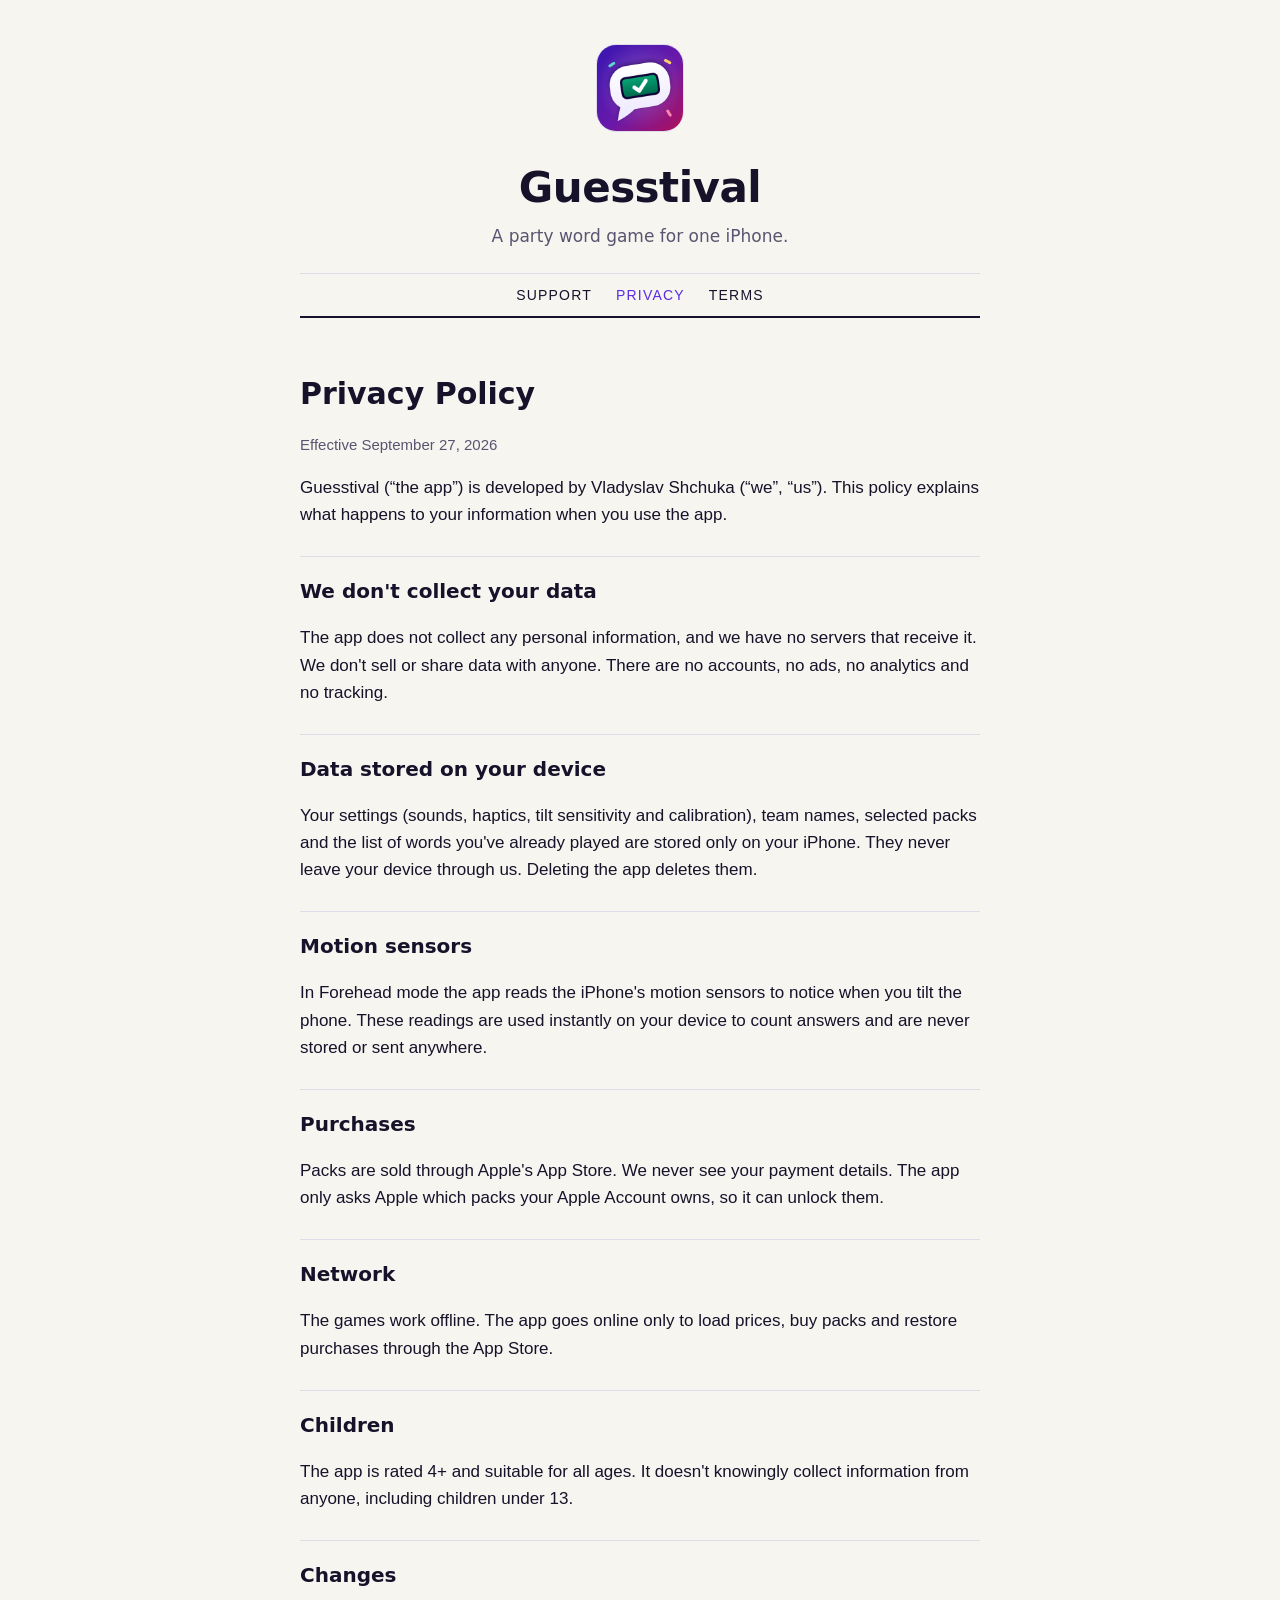
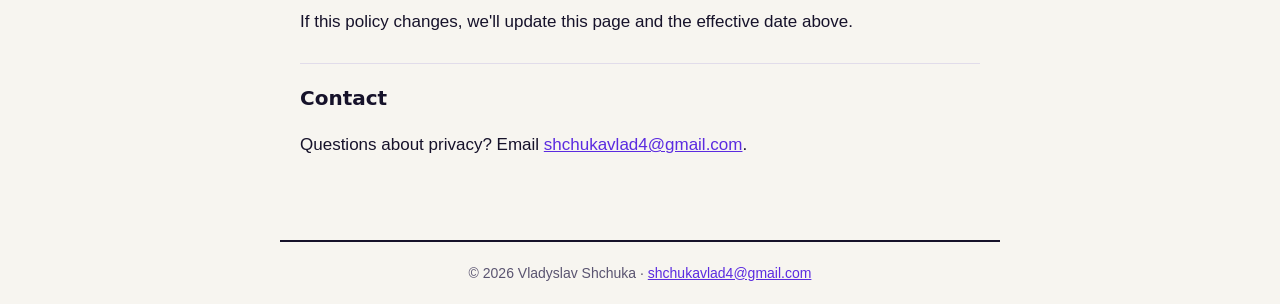
==== privacy.html @ 40aeed83 "Guesstival support, privacy and terms pages" ====
<!doctype html>
<html lang="en"><head><meta charset="utf-8"><meta name="viewport" content="width=device-width, initial-scale=1">
<title>Privacy Policy · Guesstival</title><link rel="stylesheet" href="style.css"><link rel="icon" href="icon.png"></head>
<body><header class="hero"><img src="icon.png" alt="Guesstival app icon"><h1>Guesstival</h1><p>A party word game for one iPhone.</p>
<nav><a href="index.html">Support</a><a href="privacy.html" aria-current="page">Privacy</a><a href="terms.html">Terms</a></nav></header>
<main>
<h2>Privacy Policy</h2>
<p class="muted">Effective September 27, 2026</p>
<p>Guesstival (“the app”) is developed by Vladyslav Shchuka (“we”, “us”). This policy explains what happens to your information when you use the app.</p>

<h3>We don't collect your data</h3>
<p>The app does not collect any personal information, and we have no servers that receive it. We don't sell or share data with anyone. There are no accounts, no ads, no analytics and no tracking.</p>

<h3>Data stored on your device</h3>
<p>Your settings (sounds, haptics, tilt sensitivity and calibration), team names, selected packs and the list of words you've already played are stored only on your iPhone. They never leave your device through us. Deleting the app deletes them.</p>

<h3>Motion sensors</h3>
<p>In Forehead mode the app reads the iPhone's motion sensors to notice when you tilt the phone. These readings are used instantly on your device to count answers and are never stored or sent anywhere.</p>

<h3>Purchases</h3>
<p>Packs are sold through Apple's App Store. We never see your payment details. The app only asks Apple which packs your Apple Account owns, so it can unlock them.</p>

<h3>Network</h3>
<p>The games work offline. The app goes online only to load prices, buy packs and restore purchases through the App Store.</p>

<h3>Children</h3>
<p>The app is rated 4+ and suitable for all ages. It doesn't knowingly collect information from anyone, including children under 13.</p>

<h3>Changes</h3>
<p>If this policy changes, we'll update this page and the effective date above.</p>

<h3>Contact</h3>
<p>Questions about privacy? Email <a href="mailto:shchukavlad4@gmail.com">shchukavlad4@gmail.com</a>.</p>
</main>
<footer>© 2026 Vladyslav Shchuka · <a href="mailto:shchukavlad4@gmail.com">shchukavlad4@gmail.com</a></footer></body></html>
---- style.css ----
:root {
  --paper: #F7F5F0; --surface: #FFFFFF; --ink: #16122A; --muted: #5A5470; --line: #E1DCEA; --accent: #5B2BE0;
  color-scheme: light dark;
}
@media (prefers-color-scheme: dark) {
  :root { --paper: #0F0C1A; --surface: #1B1729; --ink: #F6F3FF; --muted: #ABA4C2; --line: #352E4D; --accent: #B6A2FF; }
}
* { box-sizing: border-box; }
body { margin: 0; background: var(--paper); color: var(--ink);
  font: 17px/1.6 -apple-system, BlinkMacSystemFont, "SF Pro Text", "Helvetica Neue", Arial, sans-serif; }
.hero { max-width: 720px; margin: 0 auto; padding: 44px 20px 0; text-align: center; }
.hero img { width: 88px; height: 88px; border-radius: 20px; border: 1px solid var(--line); }
.hero h1 { font-family: ui-rounded, -apple-system, system-ui, sans-serif; font-weight: 800; font-size: 42px; letter-spacing: -0.5px; margin: 14px 0 2px; }
.hero p { margin: 0; color: var(--muted); font-family: ui-rounded, -apple-system, system-ui, sans-serif; }
nav { margin-top: 22px; padding: 10px 0; font-size: 14px; letter-spacing: 1.2px; text-transform: uppercase;
  border-top: 1px solid var(--line); border-bottom: 2px solid var(--ink); }
nav a { color: var(--ink); text-decoration: none; margin: 0 12px; }
nav a:hover, nav a[aria-current="page"] { color: var(--accent); }
main { max-width: 720px; margin: 0 auto; padding: 24px 20px 64px; }
h2 { font-family: ui-rounded, -apple-system, system-ui, sans-serif; font-weight: 700; font-size: 30px; margin: 28px 0 8px; }
h3 { font-family: ui-rounded, -apple-system, system-ui, sans-serif; font-weight: 600; font-size: 20px; margin: 28px 0 4px;
  padding-top: 18px; border-top: 1px solid var(--line); }
a { color: var(--accent); }
ol, ul { padding-left: 22px; }
li { margin: 4px 0; }
.card { background: var(--surface); border: 1px solid var(--line); border-left: 3px solid var(--accent); padding: 18px 22px; margin: 18px 0; }
.muted { color: var(--muted); font-size: 15px; }
footer { max-width: 720px; margin: 0 auto; text-align: center; color: var(--muted); font-size: 14px; padding: 20px; border-top: 2px solid var(--ink); }
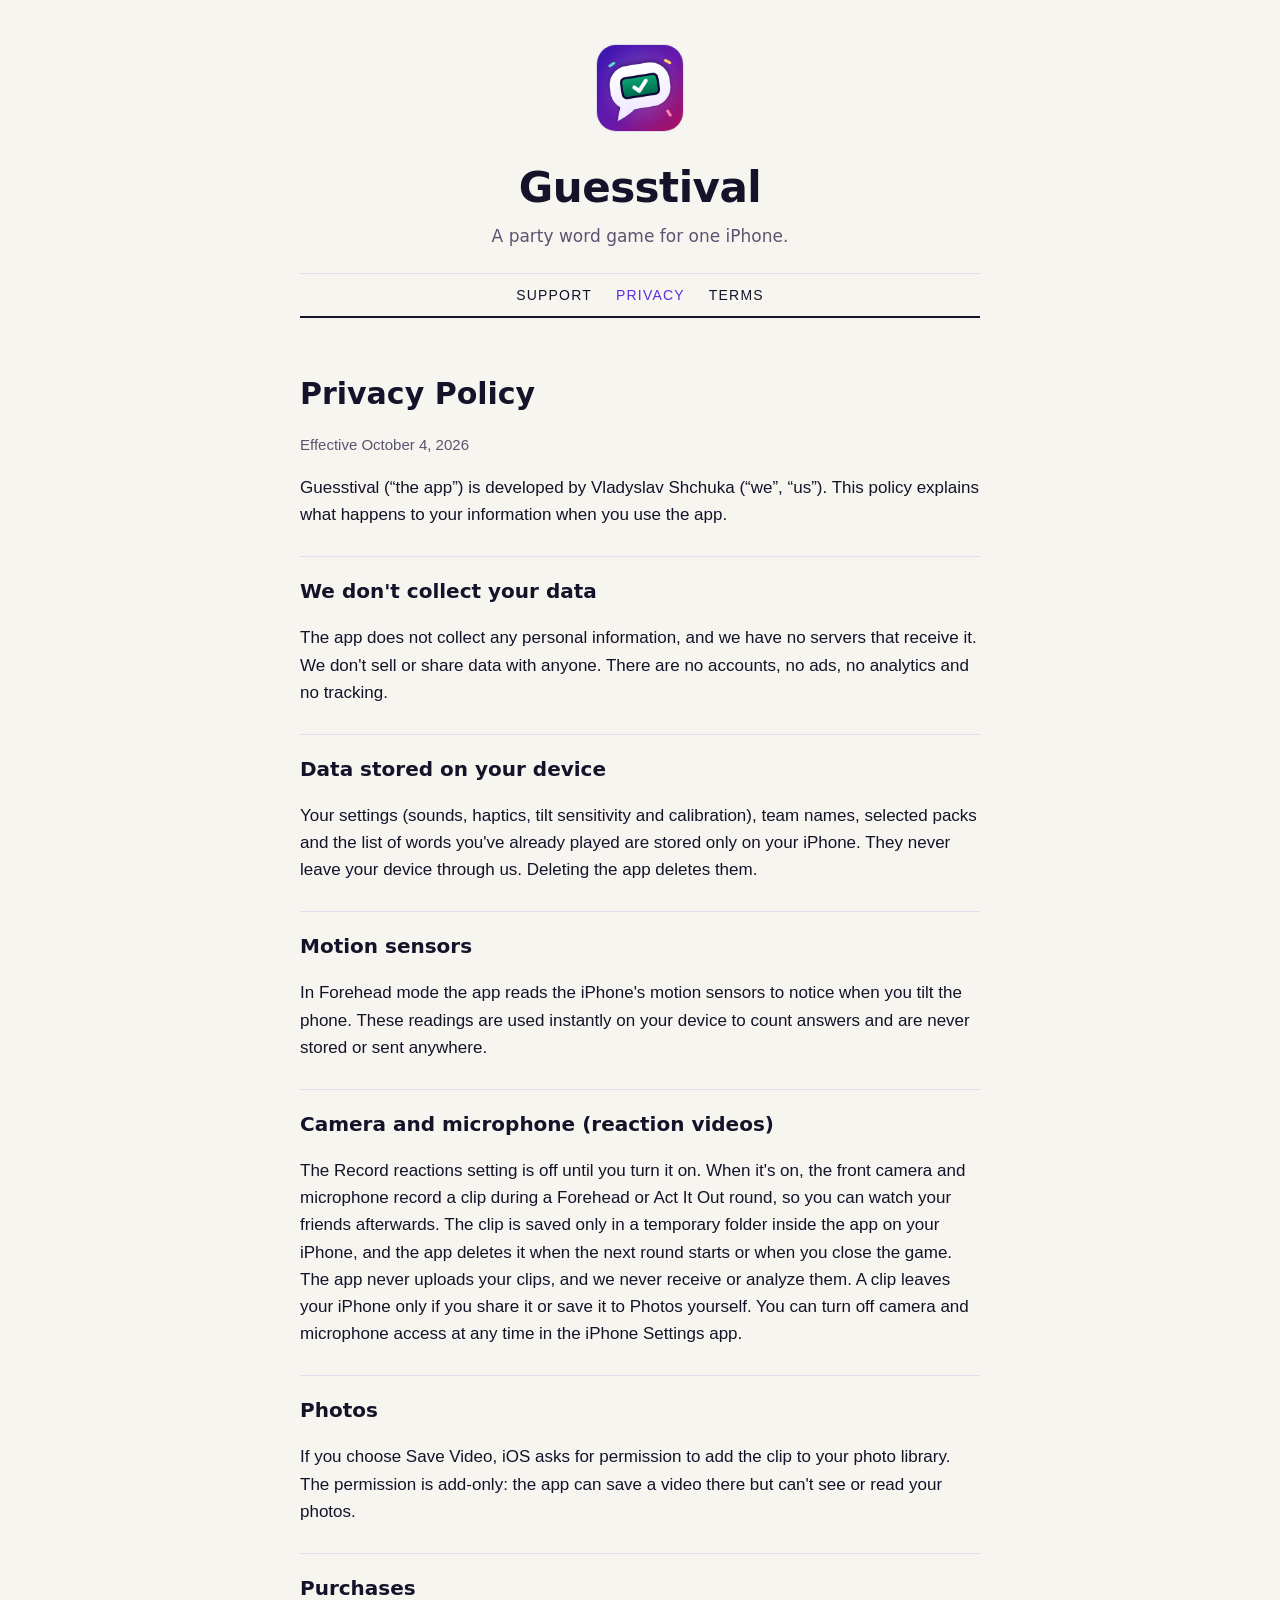
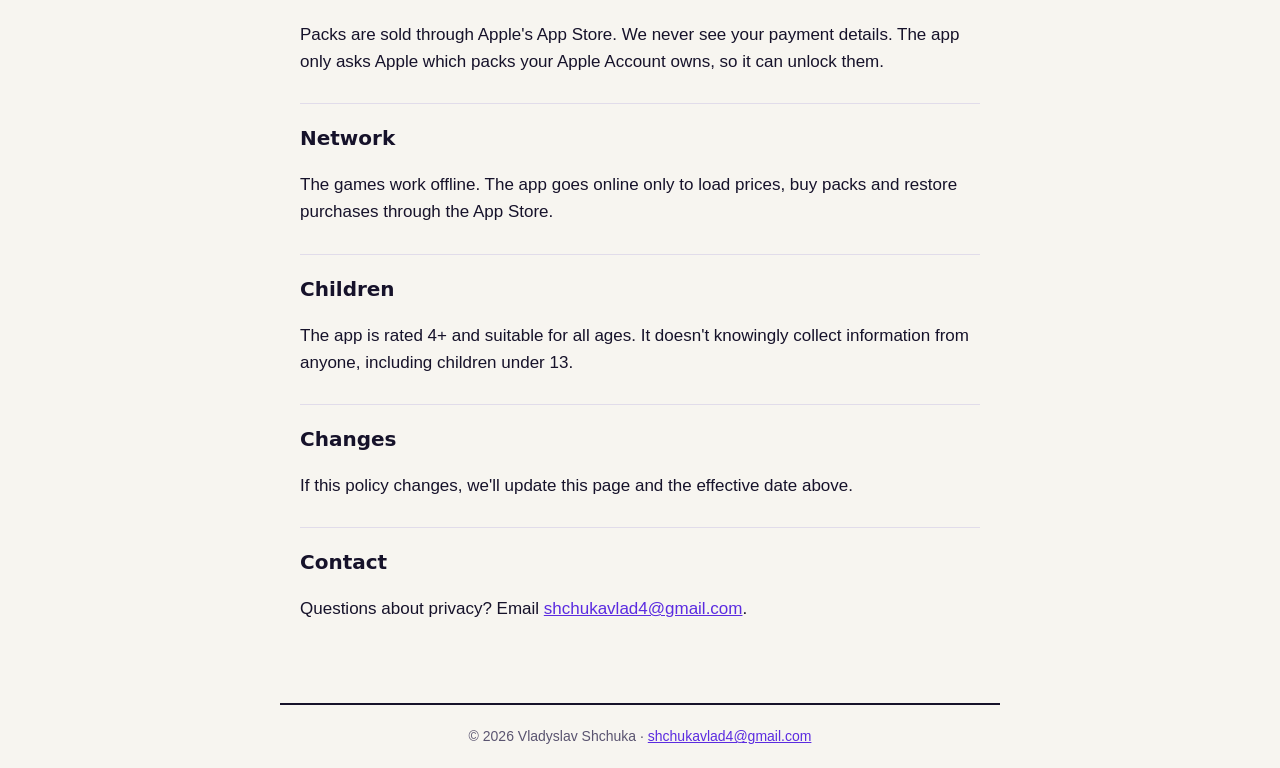
==== commit 1a39dacc: "Privacy: reaction videos (camera, microphone, Photos add-only)" ====
--- a/privacy.html
+++ b/privacy.html
@@ -5,7 +5,7 @@
 <nav><a href="index.html">Support</a><a href="privacy.html" aria-current="page">Privacy</a><a href="terms.html">Terms</a></nav></header>
 <main>
 <h2>Privacy Policy</h2>
-<p class="muted">Effective September 27, 2026</p>
+<p class="muted">Effective October 4, 2026</p>
 <p>Guesstival (“the app”) is developed by Vladyslav Shchuka (“we”, “us”). This policy explains what happens to your information when you use the app.</p>
 
 <h3>We don't collect your data</h3>
@@ -16,6 +16,12 @@
 
 <h3>Motion sensors</h3>
 <p>In Forehead mode the app reads the iPhone's motion sensors to notice when you tilt the phone. These readings are used instantly on your device to count answers and are never stored or sent anywhere.</p>
+
+<h3>Camera and microphone (reaction videos)</h3>
+<p>The Record reactions setting is off until you turn it on. When it's on, the front camera and microphone record a clip during a Forehead or Act It Out round, so you can watch your friends afterwards. The clip is saved only in a temporary folder inside the app on your iPhone, and the app deletes it when the next round starts or when you close the game. The app never uploads your clips, and we never receive or analyze them. A clip leaves your iPhone only if you share it or save it to Photos yourself. You can turn off camera and microphone access at any time in the iPhone Settings app.</p>
+
+<h3>Photos</h3>
+<p>If you choose Save Video, iOS asks for permission to add the clip to your photo library. The permission is add-only: the app can save a video there but can't see or read your photos.</p>
 
 <h3>Purchases</h3>
 <p>Packs are sold through Apple's App Store. We never see your payment details. The app only asks Apple which packs your Apple Account owns, so it can unlock them.</p>
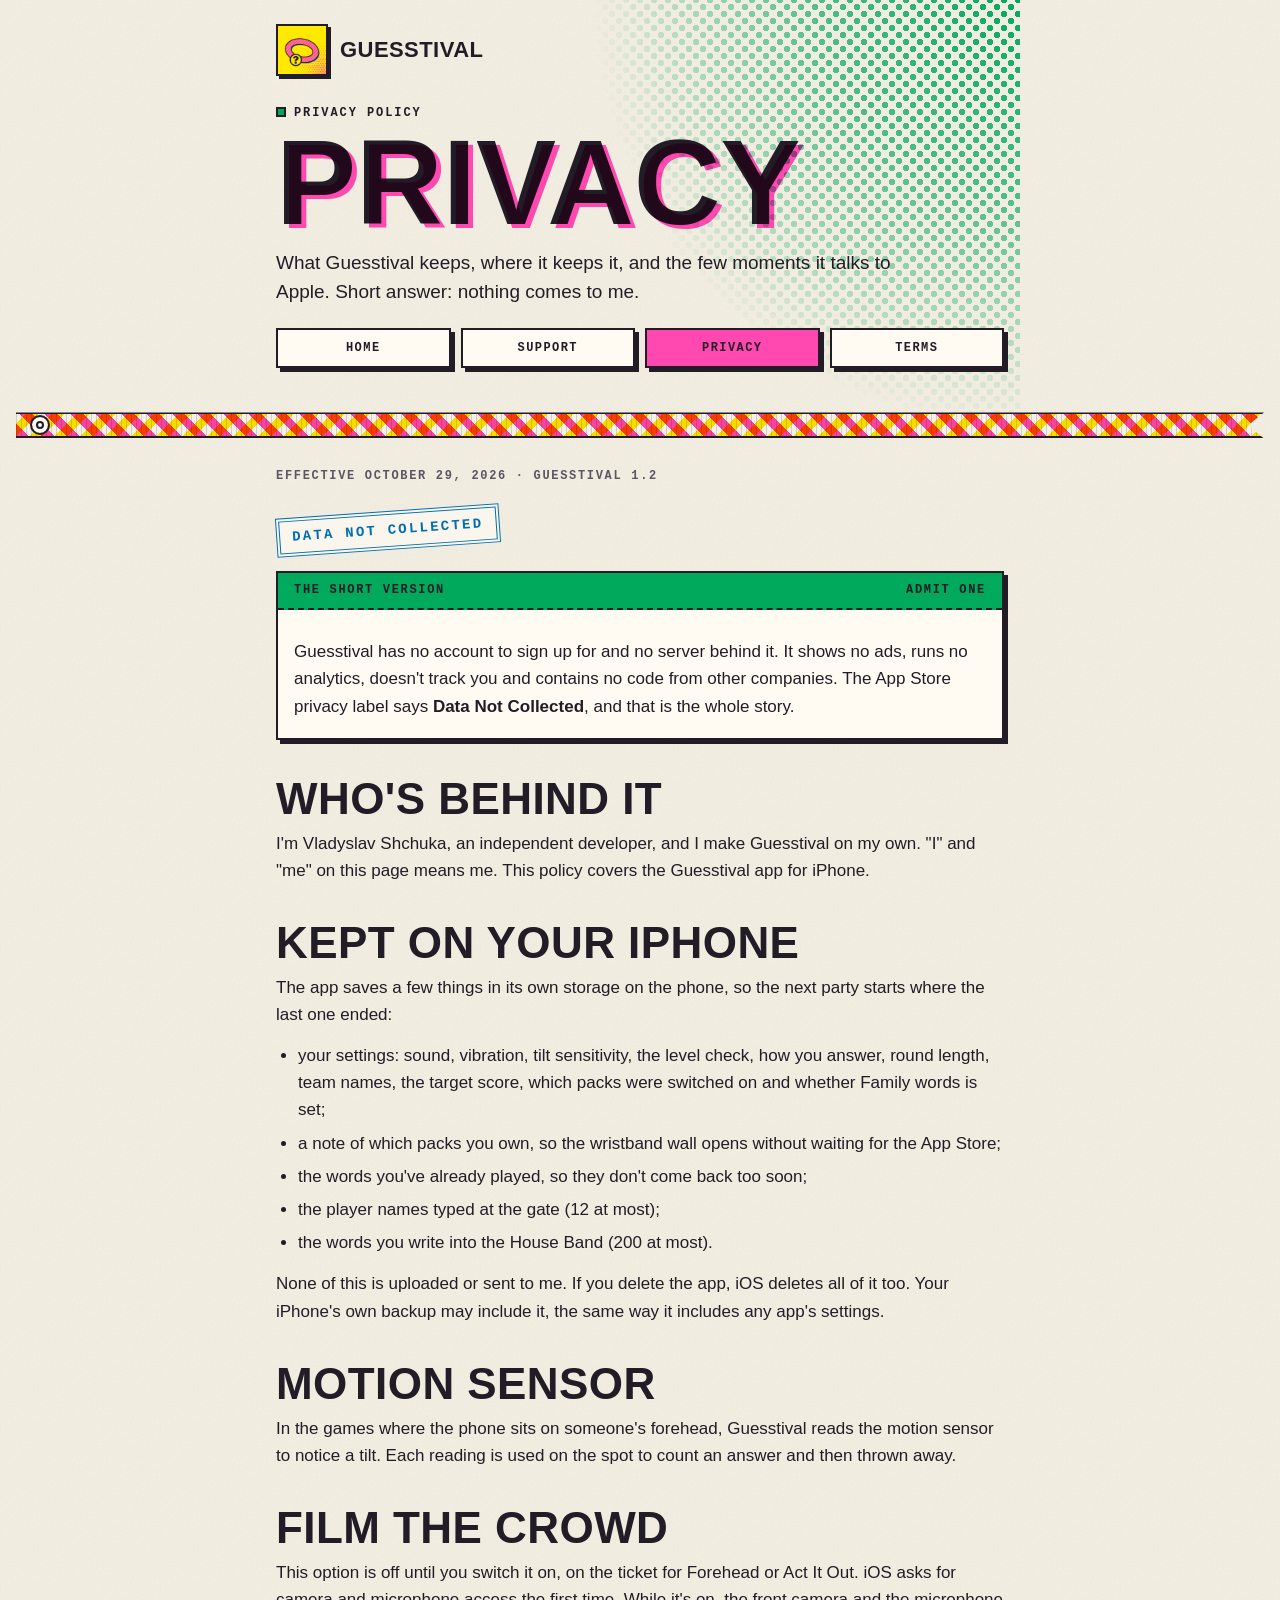
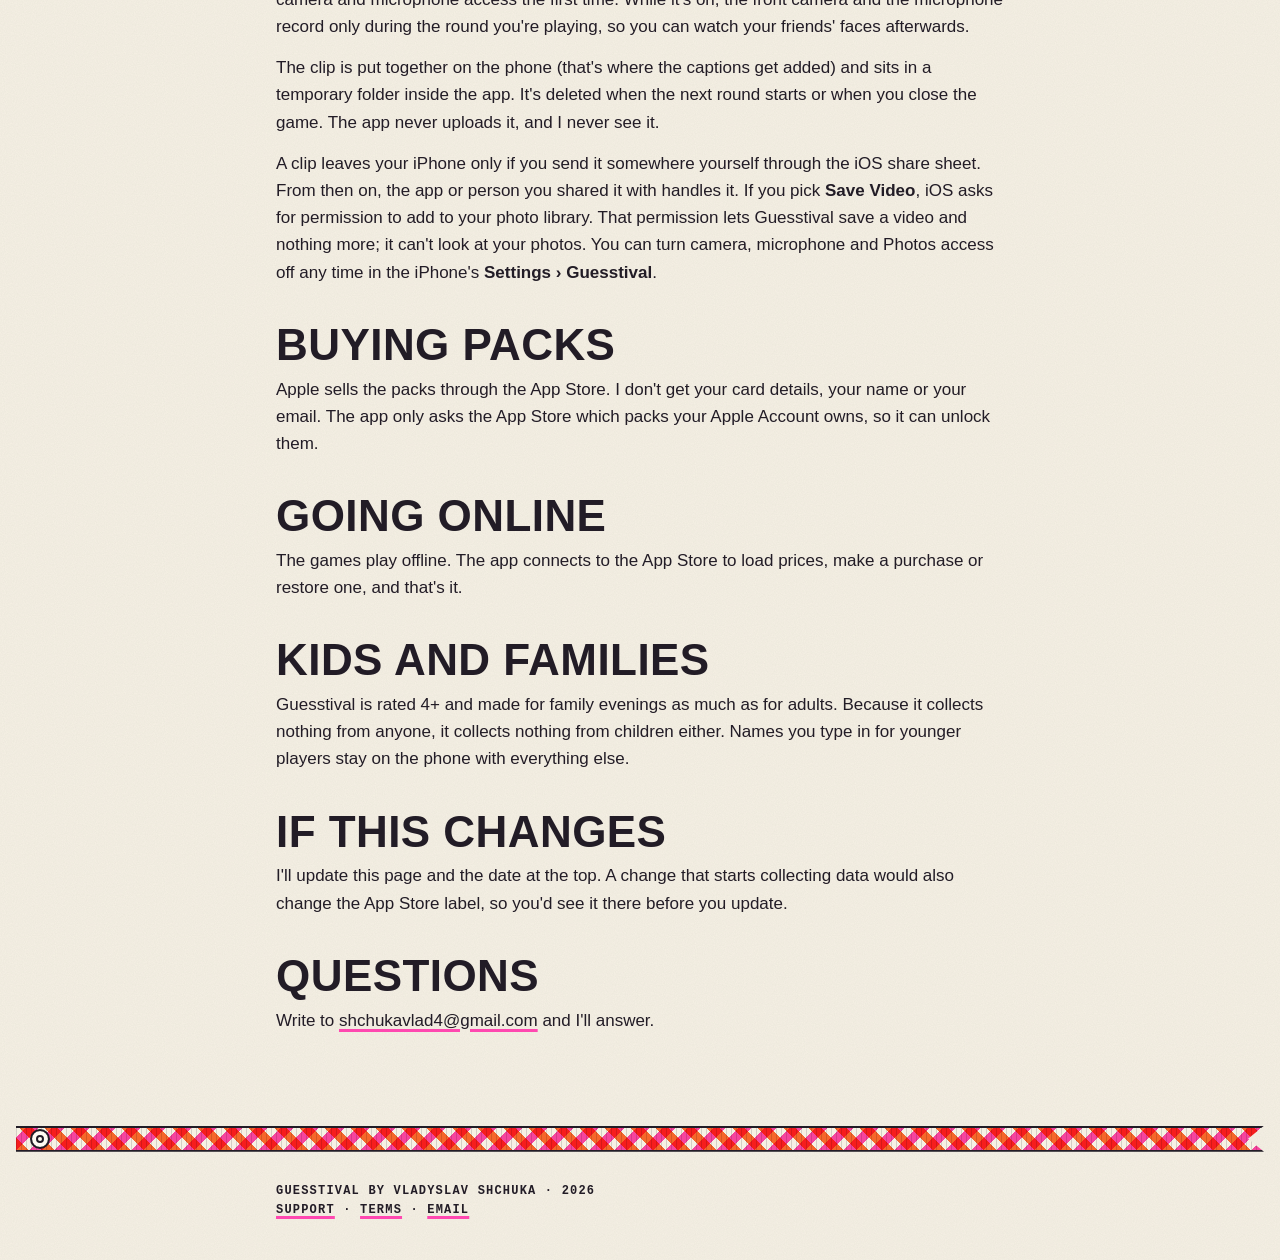
==== commit 2afee814: "Guesstival 1.2: festival-wristband pages, privacy with player names and House Band (stay on device)" ====
--- a/privacy.html
+++ b/privacy.html
@@ -1,41 +1,87 @@
 <!doctype html>
-<html lang="en"><head><meta charset="utf-8"><meta name="viewport" content="width=device-width, initial-scale=1">
-<title>Privacy Policy · Guesstival</title><link rel="stylesheet" href="style.css"><link rel="icon" href="icon.png"></head>
-<body><header class="hero"><img src="icon.png" alt="Guesstival app icon"><h1>Guesstival</h1><p>A party word game for one iPhone.</p>
-<nav><a href="index.html">Support</a><a href="privacy.html" aria-current="page">Privacy</a><a href="terms.html">Terms</a></nav></header>
-<main>
-<h2>Privacy Policy</h2>
-<p class="muted">Effective October 4, 2026</p>
-<p>Guesstival (“the app”) is developed by Vladyslav Shchuka (“we”, “us”). This policy explains what happens to your information when you use the app.</p>
+<html lang="en">
+<head>
+<meta charset="utf-8">
+<meta name="viewport" content="width=device-width, initial-scale=1">
+<meta name="color-scheme" content="light">
+<meta name="theme-color" content="#F6F1E4">
+<meta name="description" content="Guesstival privacy policy: no account, no server, no ads or analytics. Names, your own words and crowd clips stay on your iPhone.">
+<title>Privacy Policy · Guesstival</title>
+<link rel="stylesheet" href="style.css">
+<link rel="icon" href="icon.png">
+<link rel="apple-touch-icon" href="icon.png">
+</head>
+<body class="p-privacy">
+<a class="skip" href="#main">Skip to content</a>
+<header class="poster">
+  <div class="sun" aria-hidden="true"></div>
+  <a class="brand" href="index.html"><img src="icon.png" alt="" width="52" height="52"><span>Guesstival</span></a>
+  <p class="label"><span class="dot" aria-hidden="true"></span>Privacy policy</p>
+  <h1 class="misprint">Privacy<span class="pass" aria-hidden="true">Privacy</span></h1>
+  <p class="lead">What Guesstival keeps, where it keeps it, and the few moments it talks to Apple. Short answer: nothing comes to me.</p>
+  <nav class="tabs" aria-label="Site pages">
+    <a href="index.html">Home</a>
+    <a href="support.html">Support</a>
+    <a href="privacy.html" aria-current="page">Privacy</a>
+    <a href="terms.html">Terms</a>
+  </nav>
+</header>
 
-<h3>We don't collect your data</h3>
-<p>The app does not collect any personal information, and we have no servers that receive it. We don't sell or share data with anyone. There are no accounts, no ads, no analytics and no tracking.</p>
+<div class="band" aria-hidden="true"></div>
 
-<h3>Data stored on your device</h3>
-<p>Your settings (sounds, haptics, tilt sensitivity and calibration), team names, selected packs and the list of words you've already played are stored only on your iPhone. They never leave your device through us. Deleting the app deletes them.</p>
+<main id="main">
+  <p class="meta">Effective October 29, 2026 · Guesstival 1.2</p>
+  <p class="stamp">Data not collected</p>
 
-<h3>Motion sensors</h3>
-<p>In Forehead mode the app reads the iPhone's motion sensors to notice when you tilt the phone. These readings are used instantly on your device to count answers and are never stored or sent anywhere.</p>
+  <div class="ticket green">
+    <p class="stub"><span>The short version</span><span>Admit one</span></p>
+    <div class="body">
+      <p>Guesstival has no account to sign up for and no server behind it. It shows no ads, runs no analytics, doesn't track you and contains no code from other companies. The App Store privacy label says <strong>Data Not Collected</strong>, and that is the whole story.</p>
+    </div>
+  </div>
 
-<h3>Camera and microphone (reaction videos)</h3>
-<p>The Record reactions setting is off until you turn it on. When it's on, the front camera and microphone record a clip during a Forehead or Act It Out round, so you can watch your friends afterwards. The clip is saved only in a temporary folder inside the app on your iPhone, and the app deletes it when the next round starts or when you close the game. The app never uploads your clips, and we never receive or analyze them. A clip leaves your iPhone only if you share it or save it to Photos yourself. You can turn off camera and microphone access at any time in the iPhone Settings app.</p>
+  <h2 class="poster-h">Who's behind it</h2>
+  <p>I'm Vladyslav Shchuka, an independent developer, and I make Guesstival on my own. "I" and "me" on this page means me. This policy covers the Guesstival app for iPhone.</p>
 
-<h3>Photos</h3>
-<p>If you choose Save Video, iOS asks for permission to add the clip to your photo library. The permission is add-only: the app can save a video there but can't see or read your photos.</p>
+  <h2 class="poster-h">Kept on your iPhone</h2>
+  <p>The app saves a few things in its own storage on the phone, so the next party starts where the last one ended:</p>
+  <ul>
+    <li>your settings: sound, vibration, tilt sensitivity, the level check, how you answer, round length, team names, the target score, which packs were switched on and whether Family words is set;</li>
+    <li>a note of which packs you own, so the wristband wall opens without waiting for the App Store;</li>
+    <li>the words you've already played, so they don't come back too soon;</li>
+    <li>the player names typed at the gate (12 at most);</li>
+    <li>the words you write into the House Band (200 at most).</li>
+  </ul>
+  <p>None of this is uploaded or sent to me. If you delete the app, iOS deletes all of it too. Your iPhone's own backup may include it, the same way it includes any app's settings.</p>
 
-<h3>Purchases</h3>
-<p>Packs are sold through Apple's App Store. We never see your payment details. The app only asks Apple which packs your Apple Account owns, so it can unlock them.</p>
+  <h2 class="poster-h">Motion sensor</h2>
+  <p>In the games where the phone sits on someone's forehead, Guesstival reads the motion sensor to notice a tilt. Each reading is used on the spot to count an answer and then thrown away.</p>
 
-<h3>Network</h3>
-<p>The games work offline. The app goes online only to load prices, buy packs and restore purchases through the App Store.</p>
+  <h2 class="poster-h">Film the crowd</h2>
+  <p>This option is off until you switch it on, on the ticket for Forehead or Act It Out. iOS asks for camera and microphone access the first time. While it's on, the front camera and the microphone record only during the round you're playing, so you can watch your friends' faces afterwards.</p>
+  <p>The clip is put together on the phone (that's where the captions get added) and sits in a temporary folder inside the app. It's deleted when the next round starts or when you close the game. The app never uploads it, and I never see it.</p>
+  <p>A clip leaves your iPhone only if you send it somewhere yourself through the iOS share sheet. From then on, the app or person you shared it with handles it. If you pick <strong>Save Video</strong>, iOS asks for permission to add to your photo library. That permission lets Guesstival save a video and nothing more; it can't look at your photos. You can turn camera, microphone and Photos access off any time in the iPhone's <strong>Settings › Guesstival</strong>.</p>
 
-<h3>Children</h3>
-<p>The app is rated 4+ and suitable for all ages. It doesn't knowingly collect information from anyone, including children under 13.</p>
+  <h2 class="poster-h">Buying packs</h2>
+  <p>Apple sells the packs through the App Store. I don't get your card details, your name or your email. The app only asks the App Store which packs your Apple Account owns, so it can unlock them.</p>
 
-<h3>Changes</h3>
-<p>If this policy changes, we'll update this page and the effective date above.</p>
+  <h2 class="poster-h">Going online</h2>
+  <p>The games play offline. The app connects to the App Store to load prices, make a purchase or restore one, and that's it.</p>
 
-<h3>Contact</h3>
-<p>Questions about privacy? Email <a href="mailto:shchukavlad4@gmail.com">shchukavlad4@gmail.com</a>.</p>
+  <h2 class="poster-h">Kids and families</h2>
+  <p>Guesstival is rated 4+ and made for family evenings as much as for adults. Because it collects nothing from anyone, it collects nothing from children either. Names you type in for younger players stay on the phone with everything else.</p>
+
+  <h2 class="poster-h">If this changes</h2>
+  <p>I'll update this page and the date at the top. A change that starts collecting data would also change the App Store label, so you'd see it there before you update.</p>
+
+  <h2 class="poster-h">Questions</h2>
+  <p>Write to <a href="mailto:shchukavlad4@gmail.com">shchukavlad4@gmail.com</a> and I'll answer.</p>
 </main>
-<footer>© 2026 Vladyslav Shchuka · <a href="mailto:shchukavlad4@gmail.com">shchukavlad4@gmail.com</a></footer></body></html>
+
+<div class="band b3" aria-hidden="true"></div>
+<footer>
+  <p>Guesstival by Vladyslav Shchuka · 2026</p>
+  <p><a href="support.html">Support</a> · <a href="terms.html">Terms</a> · <a href="mailto:shchukavlad4@gmail.com">Email</a></p>
+</footer>
+</body>
+</html>
--- a/style.css
+++ b/style.css
@@ -1,28 +1,200 @@
+/* Guesstival site, 1.2 "Festival wristband": a daytime festival poster run off a risograph.
+   Cream paper, riso spot inks, a halftone sun in the corner, headlines printed twice out of
+   register, square printed boxes with a hard ink shadow, woven wristbands as dividers.
+   Light only (a poster has no dark mode). System fonts only, no scripts, no outside requests. */
+
 :root {
-  --paper: #F7F5F0; --surface: #FFFFFF; --ink: #16122A; --muted: #5A5470; --line: #E1DCEA; --accent: #5B2BE0;
-  color-scheme: light dark;
-}
-@media (prefers-color-scheme: dark) {
-  :root { --paper: #0F0C1A; --surface: #1B1729; --ink: #F6F3FF; --muted: #ABA4C2; --line: #352E4D; --accent: #B6A2FF; }
-}
-* { box-sizing: border-box; }
-body { margin: 0; background: var(--paper); color: var(--ink);
-  font: 17px/1.6 -apple-system, BlinkMacSystemFont, "SF Pro Text", "Helvetica Neue", Arial, sans-serif; }
-.hero { max-width: 720px; margin: 0 auto; padding: 44px 20px 0; text-align: center; }
-.hero img { width: 88px; height: 88px; border-radius: 20px; border: 1px solid var(--line); }
-.hero h1 { font-family: ui-rounded, -apple-system, system-ui, sans-serif; font-weight: 800; font-size: 42px; letter-spacing: -0.5px; margin: 14px 0 2px; }
-.hero p { margin: 0; color: var(--muted); font-family: ui-rounded, -apple-system, system-ui, sans-serif; }
-nav { margin-top: 22px; padding: 10px 0; font-size: 14px; letter-spacing: 1.2px; text-transform: uppercase;
-  border-top: 1px solid var(--line); border-bottom: 2px solid var(--ink); }
-nav a { color: var(--ink); text-decoration: none; margin: 0 12px; }
-nav a:hover, nav a[aria-current="page"] { color: var(--accent); }
-main { max-width: 720px; margin: 0 auto; padding: 24px 20px 64px; }
-h2 { font-family: ui-rounded, -apple-system, system-ui, sans-serif; font-weight: 700; font-size: 30px; margin: 28px 0 8px; }
-h3 { font-family: ui-rounded, -apple-system, system-ui, sans-serif; font-weight: 600; font-size: 20px; margin: 28px 0 4px;
-  padding-top: 18px; border-top: 1px solid var(--line); }
-a { color: var(--accent); }
-ol, ul { padding-left: 22px; }
-li { margin: 4px 0; }
-.card { background: var(--surface); border: 1px solid var(--line); border-left: 3px solid var(--accent); padding: 18px 22px; margin: 18px 0; }
-.muted { color: var(--muted); font-size: 15px; }
-footer { max-width: 720px; margin: 0 auto; text-align: center; color: var(--muted); font-size: 14px; padding: 20px; border-top: 2px solid var(--ink); }
+  --paper: #F6F1E4;   /* every page */
+  --card: #FFFBF2;    /* tickets lying on the paper */
+  --ink: #221C26;     /* riso black: text, rules, shadows */
+  --faded: #5E5563;   /* secondary text, 6.3:1 on paper */
+  --pink: #FF48B0;
+  --blue: #006FB2;    /* deep enough for text on paper (4.75:1) */
+  --yellow: #FFE800;
+  --green: #00A95C;
+  --orange: #FF6C2F;
+  --spot: var(--yellow); /* each page sets its own ink for the halftone sun */
+
+  --poster: "Helvetica Neue", "Arial Narrow", "Roboto Condensed", -apple-system, BlinkMacSystemFont, Impact, sans-serif;
+  --body: -apple-system, BlinkMacSystemFont, "Segoe UI", Roboto, Helvetica, Arial, sans-serif;
+  --mono: ui-monospace, "SF Mono", Menlo, Consolas, "Courier New", monospace;
+  --shadow: 4px 4px 0 var(--ink);
+  color-scheme: light;
+}
+
+body.p-home    { --spot: var(--yellow); }
+body.p-support { --spot: var(--pink); }
+body.p-privacy { --spot: var(--green); }
+body.p-terms   { --spot: var(--orange); }
+
+*, *::before, *::after { box-sizing: border-box; }
+html { -webkit-text-size-adjust: 100%; background: var(--paper); }
+body {
+  margin: 0;
+  color: var(--ink);
+  background-color: var(--paper);
+  /* fiber grain: a faint noise so the cream reads as paper, not as a flat fill */
+  background-image: url("data:image/svg+xml,%3Csvg xmlns='http://www.w3.org/2000/svg' width='160' height='160'%3E%3Cfilter id='g'%3E%3CfeTurbulence type='fractalNoise' baseFrequency='.9' numOctaves='2' stitchTiles='stitch'/%3E%3CfeColorMatrix values='0 0 0 0 .13 0 0 0 0 .11 0 0 0 0 .15 0 0 0 .07 0'/%3E%3C/filter%3E%3Crect width='100%25' height='100%25' filter='url(%23g)'/%3E%3C/svg%3E");
+  font: 17px/1.6 var(--body);
+  overflow-x: hidden;
+  overflow-wrap: break-word;
+}
+
+a { color: var(--ink); text-decoration-color: var(--pink); text-decoration-thickness: 3px; text-underline-offset: 3px; }
+a:hover { background: var(--yellow); }
+:focus-visible { outline: 3px solid var(--blue); outline-offset: 3px; }
+::selection { background: var(--yellow); color: var(--ink); }
+.skip { position: absolute; left: -999px; top: 8px; z-index: 5; background: var(--yellow); border: 2px solid var(--ink); padding: 8px 12px; font: 700 13px/1 var(--mono); text-transform: uppercase; }
+.skip:focus { left: 16px; }
+
+/* ---------- Poster head ---------- */
+
+.poster { position: relative; isolation: isolate; max-width: 760px; margin: 0 auto; padding: 24px 16px 8px; }
+
+/* The halftone sun: a 45-degree dot screen in the page's ink (two square grids, the second
+   shifted half a cell) that fades out toward the middle of the page under a radial mask. */
+.sun {
+  position: absolute; z-index: -1; top: 0; right: 0;
+  width: min(92vw, 520px); height: min(92vw, 520px);
+  background-image:
+    radial-gradient(circle, var(--spot) 0 33%, transparent 35%),
+    radial-gradient(circle, var(--spot) 0 33%, transparent 35%);
+  background-size: 14px 14px;
+  background-position: 0 0, 7px 7px;
+  -webkit-mask-image: radial-gradient(circle at 100% 0, #000 0, rgba(0,0,0,.7) 26%, transparent 58%);
+          mask-image: radial-gradient(circle at 100% 0, #000 0, rgba(0,0,0,.7) 26%, transparent 58%);
+  pointer-events: none;
+}
+
+.brand { display: inline-flex; align-items: center; gap: 12px; text-decoration: none; }
+.brand:hover { background: none; }
+.brand img { width: 52px; height: 52px; border: 2px solid var(--ink); box-shadow: 3px 3px 0 var(--ink); background: var(--yellow); }
+.brand span { font: 900 22px/1 var(--poster); font-stretch: condensed; text-transform: uppercase; letter-spacing: .02em; }
+
+.label { font: 700 12px/1.3 var(--mono); text-transform: uppercase; letter-spacing: .16em; margin: 22px 0 8px; }
+.label .dot { display: inline-block; width: 10px; height: 10px; margin-right: 8px; background: var(--spot); border: 2px solid var(--ink); vertical-align: -1px; }
+
+/* A headline printed twice: the black pass on top of a pink pass that slipped a few px.
+   The pink copy is aria-hidden; the black one is the real text. */
+.misprint {
+  position: relative; margin: 0 0 14px;
+  font: 900 clamp(46px, 15vw, 120px)/.88 var(--poster); font-stretch: condensed;
+  text-transform: uppercase; letter-spacing: 0; overflow-wrap: anywhere;
+}
+.misprint .pass { position: absolute; inset: 0; color: var(--pink); mix-blend-mode: multiply;
+  transform: translate(5px, 4px); user-select: none; -webkit-user-select: none; pointer-events: none; }
+.lead { font-size: 19px; line-height: 1.5; max-width: 34em; margin: 0 0 22px; }
+
+/* Ticket-style page buttons: square, 2px rule, hard shadow; the current page is inked. */
+.tabs { display: grid; grid-template-columns: repeat(4, 1fr); gap: 10px; margin: 0 0 6px; }
+.tabs a {
+  display: block; padding: 12px 4px; text-align: center; text-decoration: none;
+  font: 700 12px/1 var(--mono); text-transform: uppercase; letter-spacing: .12em;
+  background: var(--card); border: 2px solid var(--ink); box-shadow: var(--shadow);
+  transition: transform .08s, box-shadow .08s;
+}
+.tabs a:hover { background: var(--yellow); }
+.tabs a:active { transform: translate(4px, 4px); box-shadow: 0 0 0 var(--ink); }
+.tabs a[aria-current="page"] { background: var(--pink); }
+@media (max-width: 380px) { .tabs a { letter-spacing: .04em; font-size: 11px; } }
+
+/* ---------- Woven wristband divider ---------- */
+
+.band {
+  --a: var(--pink); --b: var(--yellow);
+  position: relative; height: 26px; margin: 30px 16px;
+  border-top: 2px solid var(--ink); border-bottom: 2px solid var(--ink);
+  background-color: var(--paper);
+  background-image:
+    repeating-linear-gradient(90deg, rgba(34,28,38,.16) 0 1px, transparent 1px 5px),
+    repeating-linear-gradient(45deg, var(--a) 0 9px, transparent 9px 18px),
+    repeating-linear-gradient(-45deg, var(--b) 0 9px, transparent 9px 18px);
+  background-blend-mode: multiply;
+  /* notched tail on the right, like the end of a fabric band */
+  clip-path: polygon(0 0, 100% 0, calc(100% - 16px) 50%, 100% 100%, 0 100%);
+}
+.band::before { /* the snap */
+  content: ""; position: absolute; left: 14px; top: 1px; width: 20px; height: 20px;
+  border-radius: 50%; background: var(--card); border: 2px solid var(--ink);
+  box-shadow: inset 0 0 0 4px var(--card), inset 0 0 0 6px var(--ink);
+}
+.band.b2 { --a: var(--blue); --b: var(--green); }
+.band.b3 { --a: var(--orange); --b: var(--pink); }
+.wrap > .band, main .band { margin-left: 0; margin-right: 0; }
+
+/* ---------- Page body ---------- */
+
+main { max-width: 760px; margin: 0 auto; padding: 0 16px 48px; }
+main > :first-child { margin-top: 0; }
+p, ul, ol { margin: 0 0 14px; }
+ul, ol { padding-left: 22px; }
+li { margin: 6px 0; }
+strong { font-weight: 700; }
+
+/* PosterRule: a mono title between two rules, as in TONIGHT'S LINEUP */
+.rule { display: flex; align-items: center; gap: 12px; margin: 40px 0 18px;
+  font: 700 14px/1.2 var(--mono); text-transform: uppercase; letter-spacing: .18em; }
+.rule::before, .rule::after { content: ""; flex: 1; border-top: 2px solid var(--ink); }
+
+h2.poster-h {
+  margin: 38px 0 10px; font: 900 clamp(30px, 8vw, 44px)/.95 var(--poster); font-stretch: condensed;
+  text-transform: uppercase; letter-spacing: .01em;
+}
+h3 { margin: 26px 0 6px; font: 800 20px/1.25 var(--body); }
+
+.meta { font: 700 12px/1.4 var(--mono); text-transform: uppercase; letter-spacing: .14em; color: var(--faded); margin: 0 0 20px; }
+
+/* A ticket lying on the paper */
+.ticket { position: relative; background: var(--card); border: 2px solid var(--ink); box-shadow: var(--shadow); margin: 0 0 22px; }
+.ticket .stub {
+  display: flex; justify-content: space-between; gap: 10px; flex-wrap: wrap;
+  padding: 10px 16px; border-bottom: 2px dashed var(--ink);
+  font: 700 12px/1.3 var(--mono); text-transform: uppercase; letter-spacing: .14em;
+}
+.ticket .body { padding: 14px 16px 4px; }
+.ticket h3 { margin: 0 0 6px; font: 900 30px/.95 var(--poster); font-stretch: condensed; text-transform: uppercase; }
+.ticket.pink .stub { background: var(--pink); }
+.ticket.blue .stub { background: var(--blue); color: var(--paper); }
+.ticket.green .stub { background: var(--green); }
+.ticket.orange .stub { background: var(--orange); }
+.ticket.yellow .stub { background: var(--yellow); }
+
+/* Questions on the support page: plain rows with a hard left rule */
+.qa { border-left: 6px solid var(--ink); padding: 2px 0 2px 16px; margin: 0 0 26px; }
+.qa h3 { margin-top: 0; }
+
+/* Rubber stamp */
+.stamp {
+  display: inline-block; margin: 6px 0 20px; padding: 8px 12px;
+  font: 800 14px/1.1 var(--mono); text-transform: uppercase; letter-spacing: .16em;
+  color: var(--blue); border: 4px double var(--blue); transform: rotate(-4deg);
+  background: rgba(255,251,242,.7);
+}
+
+/* The lineup: acts billed by size, headliner first */
+.lineup { list-style: none; padding: 0; margin: 0 0 8px; text-align: center; }
+.lineup li { margin: 0 0 22px; }
+.lineup .act { display: block; font: 900 40px/.9 var(--poster); font-stretch: condensed; text-transform: uppercase; }
+.lineup .act.head { font-size: clamp(56px, 15vw, 96px); }
+.lineup .act.mid { font-size: clamp(42px, 11vw, 64px); }
+.lineup .bill { display: block; max-width: 30em; margin: 6px auto 0; color: var(--faded); }
+.chip { display: inline-block; width: .55em; height: .55em; margin-right: .18em; border: 3px solid var(--ink); vertical-align: .08em; }
+.chip.pink { background: var(--pink); } .chip.blue { background: var(--blue); }
+.chip.green { background: var(--green); } .chip.orange { background: var(--orange); }
+
+.price-tag { display: grid; grid-template-columns: auto 1fr; gap: 14px; align-items: start; }
+.price-tag .amount { font: 900 44px/.9 var(--poster); font-stretch: condensed; background: var(--yellow);
+  border: 2px solid var(--ink); padding: 8px 10px 6px; text-align: center; }
+.price-tag p { margin: 2px 0 10px; }
+
+.cta { display: inline-block; margin: 4px 0 8px; padding: 12px 18px; text-decoration: none;
+  font: 900 22px/1 var(--poster); font-stretch: condensed; text-transform: uppercase; letter-spacing: .02em;
+  background: var(--pink); border: 2px solid var(--ink); box-shadow: var(--shadow); transition: transform .08s, box-shadow .08s; }
+.cta:hover { background: var(--yellow); }
+.cta:active { transform: translate(4px, 4px); box-shadow: 0 0 0 var(--ink); }
+
+footer { max-width: 760px; margin: 0 auto; padding: 0 16px 40px; font: 700 12px/1.6 var(--mono); text-transform: uppercase; letter-spacing: .1em; }
+footer p { margin: 0; }
+
+@media (prefers-reduced-motion: reduce) { .tabs a, .cta { transition: none; } }
+@media print { .sun, .band, .tabs, .skip { display: none; } body { background: #fff; } .ticket { box-shadow: none; } }
